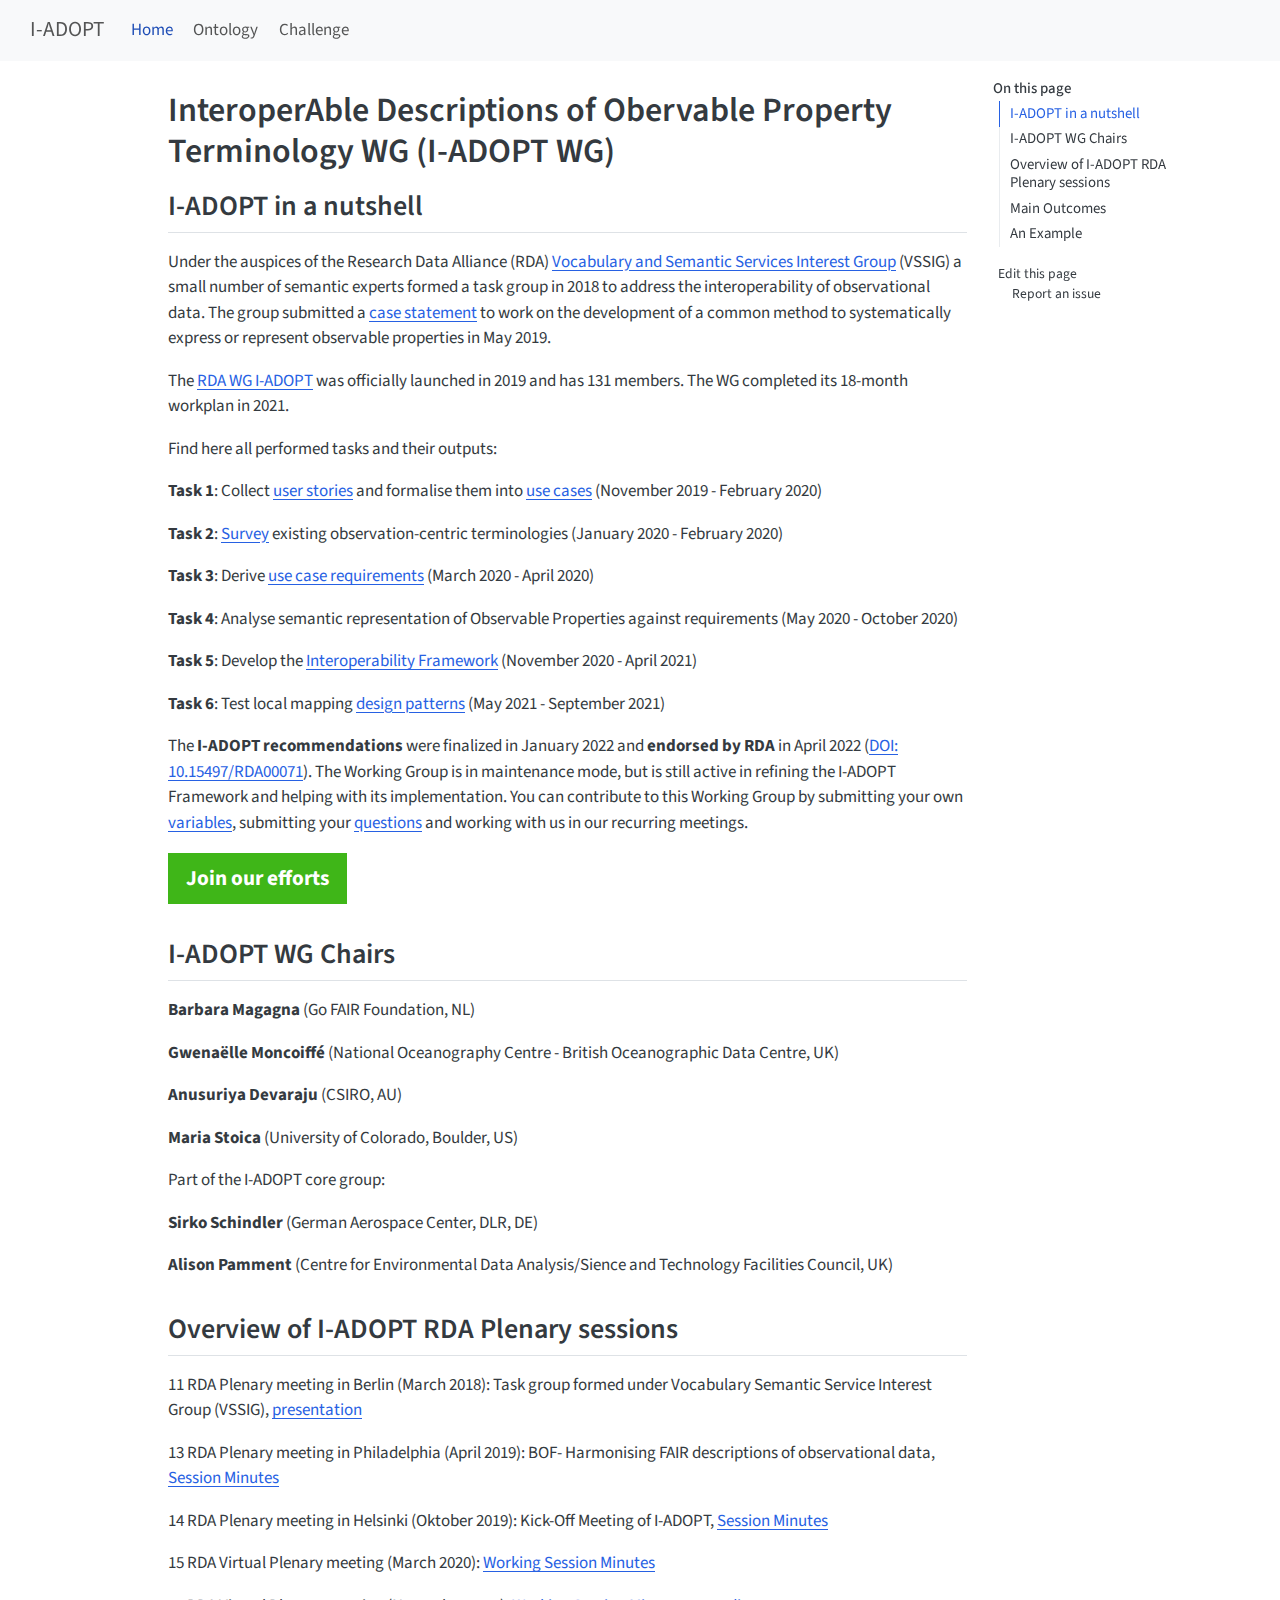
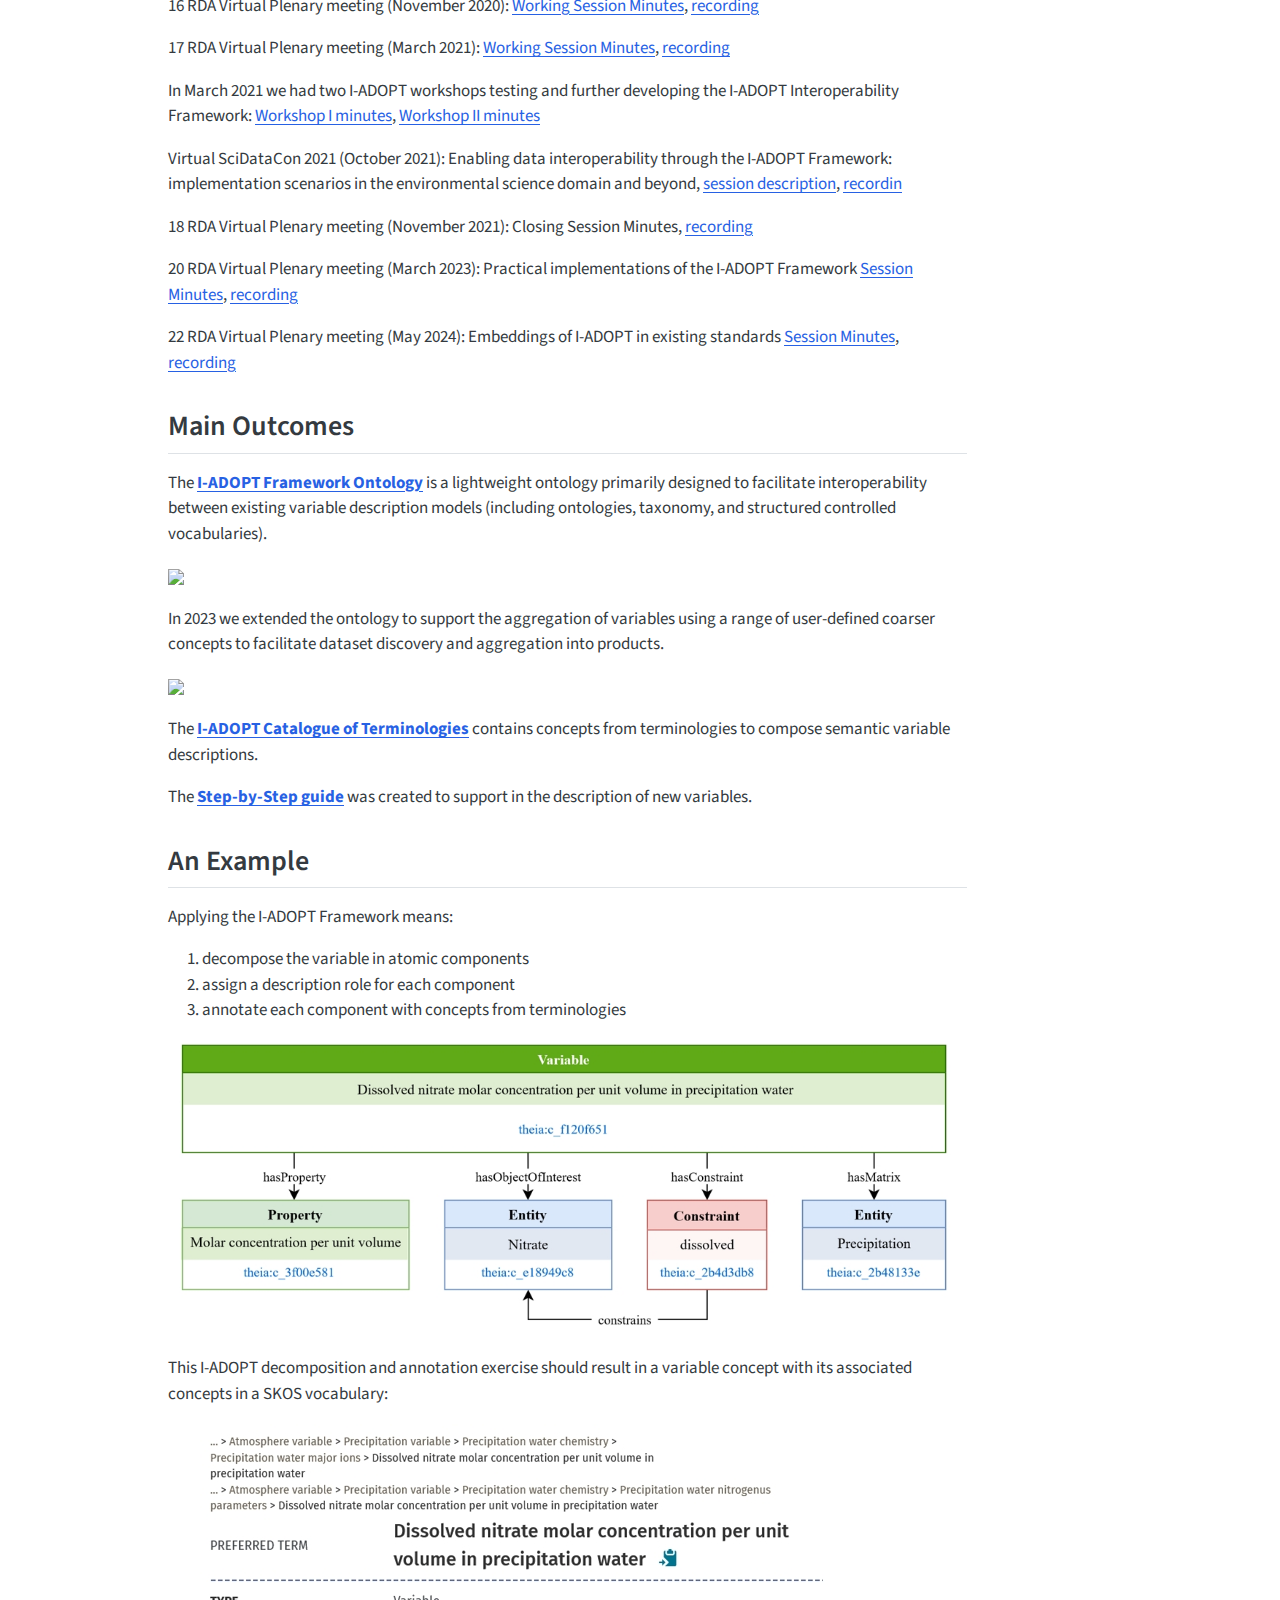
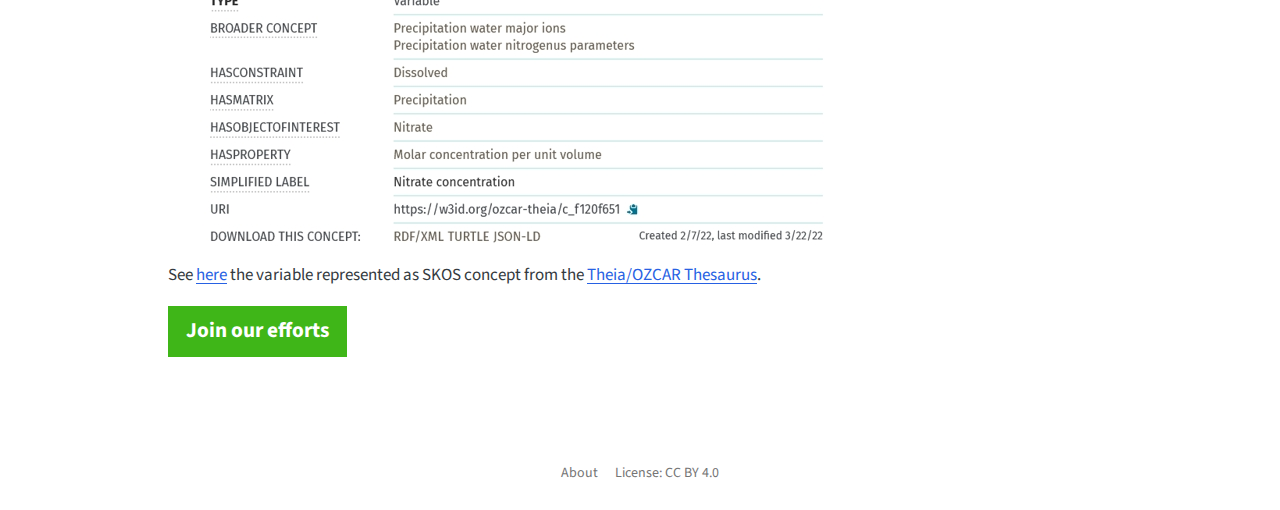
==== index.html @ 33bd0c6e "Built site for gh-pages" ====
<!DOCTYPE html>
<html xmlns="http://www.w3.org/1999/xhtml" lang="en" xml:lang="en"><head>

<meta charset="utf-8">
<meta name="generator" content="quarto-1.5.56">

<meta name="viewport" content="width=device-width, initial-scale=1.0, user-scalable=yes">


<title>InteroperAble Descriptions of Obervable Property Terminology WG (I-ADOPT WG) – I-ADOPT</title>
<style>
code{white-space: pre-wrap;}
span.smallcaps{font-variant: small-caps;}
div.columns{display: flex; gap: min(4vw, 1.5em);}
div.column{flex: auto; overflow-x: auto;}
div.hanging-indent{margin-left: 1.5em; text-indent: -1.5em;}
ul.task-list{list-style: none;}
ul.task-list li input[type="checkbox"] {
  width: 0.8em;
  margin: 0 0.8em 0.2em -1em; /* quarto-specific, see https://github.com/quarto-dev/quarto-cli/issues/4556 */ 
  vertical-align: middle;
}
</style>


<script src="site_libs/quarto-nav/quarto-nav.js"></script>
<script src="site_libs/quarto-nav/headroom.min.js"></script>
<script src="site_libs/clipboard/clipboard.min.js"></script>
<script src="site_libs/quarto-search/autocomplete.umd.js"></script>
<script src="site_libs/quarto-search/fuse.min.js"></script>
<script src="site_libs/quarto-search/quarto-search.js"></script>
<meta name="quarto:offset" content="./">
<script src="site_libs/quarto-html/quarto.js"></script>
<script src="site_libs/quarto-html/popper.min.js"></script>
<script src="site_libs/quarto-html/tippy.umd.min.js"></script>
<script src="site_libs/quarto-html/anchor.min.js"></script>
<link href="site_libs/quarto-html/tippy.css" rel="stylesheet">
<link href="site_libs/quarto-html/quarto-syntax-highlighting.css" rel="stylesheet" id="quarto-text-highlighting-styles">
<script src="site_libs/bootstrap/bootstrap.min.js"></script>
<link href="site_libs/bootstrap/bootstrap-icons.css" rel="stylesheet">
<link href="site_libs/bootstrap/bootstrap.min.css" rel="stylesheet" id="quarto-bootstrap" data-mode="light">
<script id="quarto-search-options" type="application/json">{
  "location": "navbar",
  "copy-button": false,
  "collapse-after": 3,
  "panel-placement": "end",
  "type": "overlay",
  "limit": 50,
  "keyboard-shortcut": [
    "f",
    "/",
    "s"
  ],
  "show-item-context": false,
  "language": {
    "search-no-results-text": "No results",
    "search-matching-documents-text": "matching documents",
    "search-copy-link-title": "Copy link to search",
    "search-hide-matches-text": "Hide additional matches",
    "search-more-match-text": "more match in this document",
    "search-more-matches-text": "more matches in this document",
    "search-clear-button-title": "Clear",
    "search-text-placeholder": "",
    "search-detached-cancel-button-title": "Cancel",
    "search-submit-button-title": "Submit",
    "search-label": "Search"
  }
}</script>


<link rel="stylesheet" href="styles.css">
</head>

<body class="nav-fixed">

<div id="quarto-search-results"></div>
  <header id="quarto-header" class="headroom fixed-top">
    <nav class="navbar navbar-expand-lg " data-bs-theme="dark">
      <div class="navbar-container container-fluid">
      <div class="navbar-brand-container mx-auto">
    <a class="navbar-brand" href="./index.html">
    <span class="navbar-title">I-ADOPT</span>
    </a>
  </div>
            <div id="quarto-search" class="" title="Search"></div>
          <button class="navbar-toggler" type="button" data-bs-toggle="collapse" data-bs-target="#navbarCollapse" aria-controls="navbarCollapse" role="menu" aria-expanded="false" aria-label="Toggle navigation" onclick="if (window.quartoToggleHeadroom) { window.quartoToggleHeadroom(); }">
  <span class="navbar-toggler-icon"></span>
</button>
          <div class="collapse navbar-collapse" id="navbarCollapse">
            <ul class="navbar-nav navbar-nav-scroll me-auto">
  <li class="nav-item">
    <a class="nav-link active" href="./index.html" aria-current="page"> 
<span class="menu-text">Home</span></a>
  </li>  
  <li class="nav-item">
    <a class="nav-link" href="https://i-adopt.github.io/ontology/"> 
<span class="menu-text">Ontology</span></a>
  </li>  
  <li class="nav-item">
    <a class="nav-link" href="./challenge.html"> 
<span class="menu-text">Challenge</span></a>
  </li>  
</ul>
          </div> <!-- /navcollapse -->
            <div class="quarto-navbar-tools">
</div>
      </div> <!-- /container-fluid -->
    </nav>
</header>
<!-- content -->
<div id="quarto-content" class="quarto-container page-columns page-rows-contents page-layout-article page-navbar">
<!-- sidebar -->
<!-- margin-sidebar -->
    <div id="quarto-margin-sidebar" class="sidebar margin-sidebar">
        <nav id="TOC" role="doc-toc" class="toc-active">
    <h2 id="toc-title">On this page</h2>
   
  <ul>
  <li><a href="#i-adopt-in-a-nutshell" id="toc-i-adopt-in-a-nutshell" class="nav-link active" data-scroll-target="#i-adopt-in-a-nutshell">I-ADOPT in a nutshell</a></li>
  <li><a href="#i-adopt-wg-chairs" id="toc-i-adopt-wg-chairs" class="nav-link" data-scroll-target="#i-adopt-wg-chairs">I-ADOPT WG Chairs</a></li>
  <li><a href="#overview-of-i-adopt-rda-plenary-sessions" id="toc-overview-of-i-adopt-rda-plenary-sessions" class="nav-link" data-scroll-target="#overview-of-i-adopt-rda-plenary-sessions">Overview of I-ADOPT RDA Plenary sessions</a></li>
  <li><a href="#main-outcomes" id="toc-main-outcomes" class="nav-link" data-scroll-target="#main-outcomes">Main Outcomes</a></li>
  <li><a href="#an-example" id="toc-an-example" class="nav-link" data-scroll-target="#an-example">An Example</a></li>
  </ul>
<div class="toc-actions"><ul><li><a href="https://github.com/i-adopt/i-adopt.github.io/edit/main/index.qmd" class="toc-action"><i class="bi bi-github"></i>Edit this page</a></li><li><a href="https://github.com/i-adopt/i-adopt.github.io/issues/new" class="toc-action"><i class="bi empty"></i>Report an issue</a></li></ul></div></nav>
    </div>
<!-- main -->
<main class="content" id="quarto-document-content">

<header id="title-block-header" class="quarto-title-block default">
<div class="quarto-title">
<h1 class="title">InteroperAble Descriptions of Obervable Property Terminology WG (I-ADOPT WG)</h1>
</div>



<div class="quarto-title-meta">

    
  
    
  </div>
  


</header>


<section id="i-adopt-in-a-nutshell" class="level2">
<h2 class="anchored" data-anchor-id="i-adopt-in-a-nutshell">I-ADOPT in a nutshell</h2>
<p>Under the auspices of the Research Data Alliance (RDA) <a href="https://www.rd-alliance.org/rationale/vocabulary-services-interest-group/">Vocabulary and Semantic Services Interest Group</a> (VSSIG) a small number of semantic experts formed a task group in 2018 to address the interoperability of observational data. The group submitted a <a href="https://www.rd-alliance.org/app/uploads/2024/05/I-ADOPT20WG20case20statement.pdf">case statement</a> to work on the development of a common method to systematically express or represent observable properties in May 2019.</p>
<p>The <a href="https://www.rd-alliance.org/groups/interoperable-descriptions-observable-property-terminology-wg-i-adopt-wg/">RDA WG I-ADOPT</a> was officially launched in 2019 and has 131 members. The WG completed its 18-month workplan in 2021.</p>
<p>Find here all performed tasks and their outputs:</p>
<p><strong>Task 1</strong>: Collect <a href="https://github.com/i-adopt/users_stories">user stories</a> and formalise them into <a href="https://github.com/i-adopt/usecase_analysis/blob/master/use_case_groups.csv">use cases</a> (November 2019 - February 2020)</p>
<p><strong>Task 2</strong>: <a href="https://github.com/i-adopt/terminology-survey/blob/master/terminology_questionnaire.pdf">Survey</a> existing observation-centric terminologies (January 2020 - February 2020)</p>
<p><strong>Task 3</strong>: Derive <a href="https://github.com/i-adopt/requirements">use case requirements</a> (March 2020 - April 2020)</p>
<p><strong>Task 4</strong>: Analyse semantic representation of Observable Properties against requirements (May 2020 - October 2020)</p>
<p><strong>Task 5</strong>: Develop the <a href="https://w3id.org/iadopt/ont/">Interoperability Framework</a> (November 2020 - April 2021)</p>
<p><strong>Task 6</strong>: Test local mapping <a href="https://github.com/i-adopt/patterns">design patterns</a> (May 2021 - September 2021)</p>
<p>The <strong>I-ADOPT recommendations</strong> were finalized in January 2022 and <strong>endorsed by RDA</strong> in April 2022 (<a href="https://zenodo.org/records/6520132#.YnOhMJNBybQ">DOI: 10.15497/RDA00071</a>). The Working Group is in maintenance mode, but is still active in refining the I-ADOPT Framework and helping with its implementation. You can contribute to this Working Group by submitting your own <a href="https://github.com/i-adopt/variables">variables</a>, submitting your <a href="https://github.com/i-adopt/questions">questions</a> and working with us in our recurring meetings.</p>
<div class="centered-content">
<p><a href="https://docs.google.com/forms/d/e/1FAIpQLSdLjuwO00PK4RzFYYDFYK9YFAL1KoaXiNYiRvLCjIJjKmLRvQ/viewform" class="btn btn-action-primary btn-action btn-success btn-lg" role="button" target="_blank"><strong>Join our efforts</strong></a></p>
</div>
</section>
<section id="i-adopt-wg-chairs" class="level2">
<h2 class="anchored" data-anchor-id="i-adopt-wg-chairs">I-ADOPT WG Chairs</h2>
<p><strong>Barbara Magagna</strong> (Go FAIR Foundation, NL)</p>
<p><strong>Gwenaëlle Moncoiffé</strong> (National Oceanography Centre - British Oceanographic Data Centre, UK)</p>
<p><strong>Anusuriya Devaraju</strong> (CSIRO, AU)</p>
<p><strong>Maria Stoica</strong> (University of Colorado, Boulder, US)</p>
<p>Part of the I-ADOPT core group:</p>
<p><strong>Sirko Schindler</strong> (German Aerospace Center, DLR, DE)</p>
<p><strong>Alison Pamment</strong> (Centre for Environmental Data Analysis/Sience and Technology Facilities Council, UK)</p>
</section>
<section id="overview-of-i-adopt-rda-plenary-sessions" class="level2">
<h2 class="anchored" data-anchor-id="overview-of-i-adopt-rda-plenary-sessions">Overview of I-ADOPT RDA Plenary sessions</h2>
<p>11 RDA Plenary meeting in Berlin (March 2018): Task group formed under Vocabulary Semantic Service Interest Group (VSSIG), <a href="https://drive.google.com/file/d/1fAmy6Wr4eYDmRPR-KHQZWqDpvRyFJtn5/view">presentation</a></p>
<p>13 RDA Plenary meeting in Philadelphia (April 2019): BOF- Harmonising FAIR descriptions of observational data, <a href="https://docs.google.com/document/d/1biV_1HT9HcDX1sqZW10JFmpPjmThy6DwQHDT6aBRynU/edit">Session Minutes</a></p>
<p>14 RDA Plenary meeting in Helsinki (Oktober 2019): Kick-Off Meeting of I-ADOPT, <a href="https://docs.google.com/document/d/1biV_1HT9HcDX1sqZW10JFmpPjmThy6DwQHDT6aBRynU/edit">Session Minutes</a></p>
<p>15 RDA Virtual Plenary meeting (March 2020): <a href="https://docs.google.com/document/d/1ATfuXGpLpO97sRECRLpN2lgl7C-pk4lFUN3tnUfqeB0/edit#heading=h.uu9bmriu57c">Working Session Minutes</a></p>
<p>16 RDA Virtual Plenary meeting (November 2020): <a href="https://docs.google.com/document/d/1yW5XsACm7TWCyXrQ83-MeavmqDs3Pi-NXxK9wopSWrs/edit">Working Session Minutes</a>, <a href="https://www.youtube.com/watch?v=zIYyvHKw_nY">recording</a></p>
<p>17 RDA Virtual Plenary meeting (March 2021): <a href="https://docs.google.com/document/d/1ce6tnY5jx7DNYwONzXcAhblmLSLjF5Q3-QZ6u2wHFxI/edit">Working Session Minutes</a>, <a href="https://www.youtube.com/watch?v=Sa1jUW2sbm0">recording</a></p>
<p>In March 2021 we had two I-ADOPT workshops testing and further developing the I-ADOPT Interoperability Framework: <a href="https://docs.google.com/document/d/1tE1irBli-x4CSX3hHhZ6R7N8KBUh8C75ednhGqPc9G0/edit#heading=h.of1gg4r2c1br">Workshop I minutes</a>, <a href="https://docs.google.com/document/d/1Lp79TXKTAKD3Zn7qeXN3ddildtST2BKRrnr9yAkkw-I/edit">Workshop II minutes</a></p>
<p>Virtual SciDataCon 2021 (October 2021): Enabling data interoperability through the I-ADOPT Framework: implementation scenarios in the environmental science domain and beyond, <a href="https://www.scidatacon.org/virtual-2021/sessions/368/">session description</a>, <a href="https://vimeo.com/637420472">recordin</a></p>
<p>18 RDA Virtual Plenary meeting (November 2021): Closing Session Minutes, <a href="https://www.youtube.com/watch?v=dypgNO5z7KM&amp;list=PL77Dq-HHs58ZC_0rzk7hZWGR8CMyKvi9c&amp;index=58">recording</a></p>
<p>20 RDA Virtual Plenary meeting (March 2023): Practical implementations of the I-ADOPT Framework <a href="https://docs.google.com/document/d/1pCBu4mA1vtO-Ig2PTZgynqqnGnN0Sc7DIJvie3UX-rI/edit">Session Minutes</a>, <a href="https://www.youtube.com/watch?v=Xm6j2f4zfNU">recording</a></p>
<p>22 RDA Virtual Plenary meeting (May 2024): Embeddings of I-ADOPT in existing standards <a href="https://docs.google.com/document/d/10kS6ljTl2S-mjqmJw-e0iaABLwgVFEvlNl8OAP_uJc4/edit">Session Minutes</a>, <a href="https://www.youtube.com/watch?v=937FTD2RU8Y">recording</a></p>
</section>
<section id="main-outcomes" class="level2">
<h2 class="anchored" data-anchor-id="main-outcomes">Main Outcomes</h2>
<p>The <a href="https://w3id.org/iadopt/ont/"><strong>I-ADOPT Framework Ontology</strong></a> is a lightweight ontology primarily designed to facilitate interoperability between existing variable description models (including ontologies, taxonomy, and structured controlled vocabularies).</p>
<p><img src="img/ontology.jpg" class="img-fluid"></p>
<p>In 2023 we extended the ontology to support the aggregation of variables using a range of user-defined coarser concepts to facilitate dataset discovery and aggregation into products.</p>
<p><img src="img/extension.jpg" class="img-fluid"></p>
<p>The <a href="https://i-adopt.github.io/terminologies/"><strong>I-ADOPT Catalogue of Terminologies</strong></a> contains concepts from terminologies to compose semantic variable descriptions.</p>
<p>The <a href="https://github.com/i-adopt/supplementary/tree/master/step-by-step"><strong>Step-by-Step guide</strong></a> was created to support in the description of new variables.</p>
</section>
<section id="an-example" class="level2">
<h2 class="anchored" data-anchor-id="an-example">An Example</h2>
<p>Applying the I-ADOPT Framework means:</p>
<ol type="1">
<li>decompose the variable in atomic components</li>
<li>assign a description role for each component</li>
<li>annotate each component with concepts from terminologies</li>
</ol>
<p><img src="img/example.jpg" class="img-fluid"></p>
<p>This I-ADOPT decomposition and annotation exercise should result in a variable concept with its associated concepts in a SKOS vocabulary:</p>
<p><img src="img/representation.jpg" class="img-fluid"></p>
<p>See <a href="https://w3id.org/ozcar-theia/c_f120f651">here</a> the variable represented as SKOS concept from the <a href="https://in-situ.theia-land.fr/skosmos/theia_ozcar_thesaurus/en/">Theia/OZCAR Thesaurus</a>.</p>
<div class="centered-content">
<p><a href="https://docs.google.com/forms/d/e/1FAIpQLSdLjuwO00PK4RzFYYDFYK9YFAL1KoaXiNYiRvLCjIJjKmLRvQ/viewform" class="btn btn-action-primary btn-action btn-success btn-lg" role="button" target="_blank"><strong>Join our efforts</strong></a></p>
</div>


</section>

</main> <!-- /main -->
<script id="quarto-html-after-body" type="application/javascript">
window.document.addEventListener("DOMContentLoaded", function (event) {
  const toggleBodyColorMode = (bsSheetEl) => {
    const mode = bsSheetEl.getAttribute("data-mode");
    const bodyEl = window.document.querySelector("body");
    if (mode === "dark") {
      bodyEl.classList.add("quarto-dark");
      bodyEl.classList.remove("quarto-light");
    } else {
      bodyEl.classList.add("quarto-light");
      bodyEl.classList.remove("quarto-dark");
    }
  }
  const toggleBodyColorPrimary = () => {
    const bsSheetEl = window.document.querySelector("link#quarto-bootstrap");
    if (bsSheetEl) {
      toggleBodyColorMode(bsSheetEl);
    }
  }
  toggleBodyColorPrimary();  
  const icon = "";
  const anchorJS = new window.AnchorJS();
  anchorJS.options = {
    placement: 'right',
    icon: icon
  };
  anchorJS.add('.anchored');
  const isCodeAnnotation = (el) => {
    for (const clz of el.classList) {
      if (clz.startsWith('code-annotation-')) {                     
        return true;
      }
    }
    return false;
  }
  const onCopySuccess = function(e) {
    // button target
    const button = e.trigger;
    // don't keep focus
    button.blur();
    // flash "checked"
    button.classList.add('code-copy-button-checked');
    var currentTitle = button.getAttribute("title");
    button.setAttribute("title", "Copied!");
    let tooltip;
    if (window.bootstrap) {
      button.setAttribute("data-bs-toggle", "tooltip");
      button.setAttribute("data-bs-placement", "left");
      button.setAttribute("data-bs-title", "Copied!");
      tooltip = new bootstrap.Tooltip(button, 
        { trigger: "manual", 
          customClass: "code-copy-button-tooltip",
          offset: [0, -8]});
      tooltip.show();    
    }
    setTimeout(function() {
      if (tooltip) {
        tooltip.hide();
        button.removeAttribute("data-bs-title");
        button.removeAttribute("data-bs-toggle");
        button.removeAttribute("data-bs-placement");
      }
      button.setAttribute("title", currentTitle);
      button.classList.remove('code-copy-button-checked');
    }, 1000);
    // clear code selection
    e.clearSelection();
  }
  const getTextToCopy = function(trigger) {
      const codeEl = trigger.previousElementSibling.cloneNode(true);
      for (const childEl of codeEl.children) {
        if (isCodeAnnotation(childEl)) {
          childEl.remove();
        }
      }
      return codeEl.innerText;
  }
  const clipboard = new window.ClipboardJS('.code-copy-button:not([data-in-quarto-modal])', {
    text: getTextToCopy
  });
  clipboard.on('success', onCopySuccess);
  if (window.document.getElementById('quarto-embedded-source-code-modal')) {
    // For code content inside modals, clipBoardJS needs to be initialized with a container option
    // TODO: Check when it could be a function (https://github.com/zenorocha/clipboard.js/issues/860)
    const clipboardModal = new window.ClipboardJS('.code-copy-button[data-in-quarto-modal]', {
      text: getTextToCopy,
      container: window.document.getElementById('quarto-embedded-source-code-modal')
    });
    clipboardModal.on('success', onCopySuccess);
  }
    var localhostRegex = new RegExp(/^(?:http|https):\/\/localhost\:?[0-9]*\//);
    var mailtoRegex = new RegExp(/^mailto:/);
      var filterRegex = new RegExp("https:\/\/i-adopt\.github\.io\/");
    var isInternal = (href) => {
        return filterRegex.test(href) || localhostRegex.test(href) || mailtoRegex.test(href);
    }
    // Inspect non-navigation links and adorn them if external
 	var links = window.document.querySelectorAll('a[href]:not(.nav-link):not(.navbar-brand):not(.toc-action):not(.sidebar-link):not(.sidebar-item-toggle):not(.pagination-link):not(.no-external):not([aria-hidden]):not(.dropdown-item):not(.quarto-navigation-tool):not(.about-link)');
    for (var i=0; i<links.length; i++) {
      const link = links[i];
      if (!isInternal(link.href)) {
        // undo the damage that might have been done by quarto-nav.js in the case of
        // links that we want to consider external
        if (link.dataset.originalHref !== undefined) {
          link.href = link.dataset.originalHref;
        }
          // target, if specified
          link.setAttribute("target", "_blank");
          if (link.getAttribute("rel") === null) {
            link.setAttribute("rel", "noopener");
          }
          // default icon
          link.classList.add("external");
      }
    }
  function tippyHover(el, contentFn, onTriggerFn, onUntriggerFn) {
    const config = {
      allowHTML: true,
      maxWidth: 500,
      delay: 100,
      arrow: false,
      appendTo: function(el) {
          return el.parentElement;
      },
      interactive: true,
      interactiveBorder: 10,
      theme: 'quarto',
      placement: 'bottom-start',
    };
    if (contentFn) {
      config.content = contentFn;
    }
    if (onTriggerFn) {
      config.onTrigger = onTriggerFn;
    }
    if (onUntriggerFn) {
      config.onUntrigger = onUntriggerFn;
    }
    window.tippy(el, config); 
  }
  const noterefs = window.document.querySelectorAll('a[role="doc-noteref"]');
  for (var i=0; i<noterefs.length; i++) {
    const ref = noterefs[i];
    tippyHover(ref, function() {
      // use id or data attribute instead here
      let href = ref.getAttribute('data-footnote-href') || ref.getAttribute('href');
      try { href = new URL(href).hash; } catch {}
      const id = href.replace(/^#\/?/, "");
      const note = window.document.getElementById(id);
      if (note) {
        return note.innerHTML;
      } else {
        return "";
      }
    });
  }
  const xrefs = window.document.querySelectorAll('a.quarto-xref');
  const processXRef = (id, note) => {
    // Strip column container classes
    const stripColumnClz = (el) => {
      el.classList.remove("page-full", "page-columns");
      if (el.children) {
        for (const child of el.children) {
          stripColumnClz(child);
        }
      }
    }
    stripColumnClz(note)
    if (id === null || id.startsWith('sec-')) {
      // Special case sections, only their first couple elements
      const container = document.createElement("div");
      if (note.children && note.children.length > 2) {
        container.appendChild(note.children[0].cloneNode(true));
        for (let i = 1; i < note.children.length; i++) {
          const child = note.children[i];
          if (child.tagName === "P" && child.innerText === "") {
            continue;
          } else {
            container.appendChild(child.cloneNode(true));
            break;
          }
        }
        if (window.Quarto?.typesetMath) {
          window.Quarto.typesetMath(container);
        }
        return container.innerHTML
      } else {
        if (window.Quarto?.typesetMath) {
          window.Quarto.typesetMath(note);
        }
        return note.innerHTML;
      }
    } else {
      // Remove any anchor links if they are present
      const anchorLink = note.querySelector('a.anchorjs-link');
      if (anchorLink) {
        anchorLink.remove();
      }
      if (window.Quarto?.typesetMath) {
        window.Quarto.typesetMath(note);
      }
      // TODO in 1.5, we should make sure this works without a callout special case
      if (note.classList.contains("callout")) {
        return note.outerHTML;
      } else {
        return note.innerHTML;
      }
    }
  }
  for (var i=0; i<xrefs.length; i++) {
    const xref = xrefs[i];
    tippyHover(xref, undefined, function(instance) {
      instance.disable();
      let url = xref.getAttribute('href');
      let hash = undefined; 
      if (url.startsWith('#')) {
        hash = url;
      } else {
        try { hash = new URL(url).hash; } catch {}
      }
      if (hash) {
        const id = hash.replace(/^#\/?/, "");
        const note = window.document.getElementById(id);
        if (note !== null) {
          try {
            const html = processXRef(id, note.cloneNode(true));
            instance.setContent(html);
          } finally {
            instance.enable();
            instance.show();
          }
        } else {
          // See if we can fetch this
          fetch(url.split('#')[0])
          .then(res => res.text())
          .then(html => {
            const parser = new DOMParser();
            const htmlDoc = parser.parseFromString(html, "text/html");
            const note = htmlDoc.getElementById(id);
            if (note !== null) {
              const html = processXRef(id, note);
              instance.setContent(html);
            } 
          }).finally(() => {
            instance.enable();
            instance.show();
          });
        }
      } else {
        // See if we can fetch a full url (with no hash to target)
        // This is a special case and we should probably do some content thinning / targeting
        fetch(url)
        .then(res => res.text())
        .then(html => {
          const parser = new DOMParser();
          const htmlDoc = parser.parseFromString(html, "text/html");
          const note = htmlDoc.querySelector('main.content');
          if (note !== null) {
            // This should only happen for chapter cross references
            // (since there is no id in the URL)
            // remove the first header
            if (note.children.length > 0 && note.children[0].tagName === "HEADER") {
              note.children[0].remove();
            }
            const html = processXRef(null, note);
            instance.setContent(html);
          } 
        }).finally(() => {
          instance.enable();
          instance.show();
        });
      }
    }, function(instance) {
    });
  }
      let selectedAnnoteEl;
      const selectorForAnnotation = ( cell, annotation) => {
        let cellAttr = 'data-code-cell="' + cell + '"';
        let lineAttr = 'data-code-annotation="' +  annotation + '"';
        const selector = 'span[' + cellAttr + '][' + lineAttr + ']';
        return selector;
      }
      const selectCodeLines = (annoteEl) => {
        const doc = window.document;
        const targetCell = annoteEl.getAttribute("data-target-cell");
        const targetAnnotation = annoteEl.getAttribute("data-target-annotation");
        const annoteSpan = window.document.querySelector(selectorForAnnotation(targetCell, targetAnnotation));
        const lines = annoteSpan.getAttribute("data-code-lines").split(",");
        const lineIds = lines.map((line) => {
          return targetCell + "-" + line;
        })
        let top = null;
        let height = null;
        let parent = null;
        if (lineIds.length > 0) {
            //compute the position of the single el (top and bottom and make a div)
            const el = window.document.getElementById(lineIds[0]);
            top = el.offsetTop;
            height = el.offsetHeight;
            parent = el.parentElement.parentElement;
          if (lineIds.length > 1) {
            const lastEl = window.document.getElementById(lineIds[lineIds.length - 1]);
            const bottom = lastEl.offsetTop + lastEl.offsetHeight;
            height = bottom - top;
          }
          if (top !== null && height !== null && parent !== null) {
            // cook up a div (if necessary) and position it 
            let div = window.document.getElementById("code-annotation-line-highlight");
            if (div === null) {
              div = window.document.createElement("div");
              div.setAttribute("id", "code-annotation-line-highlight");
              div.style.position = 'absolute';
              parent.appendChild(div);
            }
            div.style.top = top - 2 + "px";
            div.style.height = height + 4 + "px";
            div.style.left = 0;
            let gutterDiv = window.document.getElementById("code-annotation-line-highlight-gutter");
            if (gutterDiv === null) {
              gutterDiv = window.document.createElement("div");
              gutterDiv.setAttribute("id", "code-annotation-line-highlight-gutter");
              gutterDiv.style.position = 'absolute';
              const codeCell = window.document.getElementById(targetCell);
              const gutter = codeCell.querySelector('.code-annotation-gutter');
              gutter.appendChild(gutterDiv);
            }
            gutterDiv.style.top = top - 2 + "px";
            gutterDiv.style.height = height + 4 + "px";
          }
          selectedAnnoteEl = annoteEl;
        }
      };
      const unselectCodeLines = () => {
        const elementsIds = ["code-annotation-line-highlight", "code-annotation-line-highlight-gutter"];
        elementsIds.forEach((elId) => {
          const div = window.document.getElementById(elId);
          if (div) {
            div.remove();
          }
        });
        selectedAnnoteEl = undefined;
      };
        // Handle positioning of the toggle
    window.addEventListener(
      "resize",
      throttle(() => {
        elRect = undefined;
        if (selectedAnnoteEl) {
          selectCodeLines(selectedAnnoteEl);
        }
      }, 10)
    );
    function throttle(fn, ms) {
    let throttle = false;
    let timer;
      return (...args) => {
        if(!throttle) { // first call gets through
            fn.apply(this, args);
            throttle = true;
        } else { // all the others get throttled
            if(timer) clearTimeout(timer); // cancel #2
            timer = setTimeout(() => {
              fn.apply(this, args);
              timer = throttle = false;
            }, ms);
        }
      };
    }
      // Attach click handler to the DT
      const annoteDls = window.document.querySelectorAll('dt[data-target-cell]');
      for (const annoteDlNode of annoteDls) {
        annoteDlNode.addEventListener('click', (event) => {
          const clickedEl = event.target;
          if (clickedEl !== selectedAnnoteEl) {
            unselectCodeLines();
            const activeEl = window.document.querySelector('dt[data-target-cell].code-annotation-active');
            if (activeEl) {
              activeEl.classList.remove('code-annotation-active');
            }
            selectCodeLines(clickedEl);
            clickedEl.classList.add('code-annotation-active');
          } else {
            // Unselect the line
            unselectCodeLines();
            clickedEl.classList.remove('code-annotation-active');
          }
        });
      }
  const findCites = (el) => {
    const parentEl = el.parentElement;
    if (parentEl) {
      const cites = parentEl.dataset.cites;
      if (cites) {
        return {
          el,
          cites: cites.split(' ')
        };
      } else {
        return findCites(el.parentElement)
      }
    } else {
      return undefined;
    }
  };
  var bibliorefs = window.document.querySelectorAll('a[role="doc-biblioref"]');
  for (var i=0; i<bibliorefs.length; i++) {
    const ref = bibliorefs[i];
    const citeInfo = findCites(ref);
    if (citeInfo) {
      tippyHover(citeInfo.el, function() {
        var popup = window.document.createElement('div');
        citeInfo.cites.forEach(function(cite) {
          var citeDiv = window.document.createElement('div');
          citeDiv.classList.add('hanging-indent');
          citeDiv.classList.add('csl-entry');
          var biblioDiv = window.document.getElementById('ref-' + cite);
          if (biblioDiv) {
            citeDiv.innerHTML = biblioDiv.innerHTML;
          }
          popup.appendChild(citeDiv);
        });
        return popup.innerHTML;
      });
    }
  }
});
</script>
</div> <!-- /content -->
<footer class="footer">
  <div class="nav-footer">
    <div class="nav-footer-left">
      &nbsp;
    </div>   
    <div class="nav-footer-center">
      <ul class="footer-items list-unstyled">
    <li class="nav-item">
    <a class="nav-link" href="./about.html">
<p>About</p>
</a>
  </li>  
    <li class="nav-item">
    <a class="nav-link" href="https://creativecommons.org/licenses/by/4.0/">
<p>License: CC BY 4.0</p>
</a>
  </li>  
</ul>
    <div class="toc-actions d-sm-block d-md-none"><ul><li><a href="https://github.com/i-adopt/i-adopt.github.io/edit/main/index.qmd" class="toc-action"><i class="bi bi-github"></i>Edit this page</a></li><li><a href="https://github.com/i-adopt/i-adopt.github.io/issues/new" class="toc-action"><i class="bi empty"></i>Report an issue</a></li></ul></div></div>
    <div class="nav-footer-right">
      &nbsp;
    </div>
  </div>
</footer>




</body></html>
---- site_libs/quarto-html/quarto-syntax-highlighting.css ----
/* quarto syntax highlight colors */
:root {
  --quarto-hl-ot-color: #003B4F;
  --quarto-hl-at-color: #657422;
  --quarto-hl-ss-color: #20794D;
  --quarto-hl-an-color: #5E5E5E;
  --quarto-hl-fu-color: #4758AB;
  --quarto-hl-st-color: #20794D;
  --quarto-hl-cf-color: #003B4F;
  --quarto-hl-op-color: #5E5E5E;
  --quarto-hl-er-color: #AD0000;
  --quarto-hl-bn-color: #AD0000;
  --quarto-hl-al-color: #AD0000;
  --quarto-hl-va-color: #111111;
  --quarto-hl-bu-color: inherit;
  --quarto-hl-ex-color: inherit;
  --quarto-hl-pp-color: #AD0000;
  --quarto-hl-in-color: #5E5E5E;
  --quarto-hl-vs-color: #20794D;
  --quarto-hl-wa-color: #5E5E5E;
  --quarto-hl-do-color: #5E5E5E;
  --quarto-hl-im-color: #00769E;
  --quarto-hl-ch-color: #20794D;
  --quarto-hl-dt-color: #AD0000;
  --quarto-hl-fl-color: #AD0000;
  --quarto-hl-co-color: #5E5E5E;
  --quarto-hl-cv-color: #5E5E5E;
  --quarto-hl-cn-color: #8f5902;
  --quarto-hl-sc-color: #5E5E5E;
  --quarto-hl-dv-color: #AD0000;
  --quarto-hl-kw-color: #003B4F;
}

/* other quarto variables */
:root {
  --quarto-font-monospace: SFMono-Regular, Menlo, Monaco, Consolas, "Liberation Mono", "Courier New", monospace;
}

pre > code.sourceCode > span {
  color: #003B4F;
}

code span {
  color: #003B4F;
}

code.sourceCode > span {
  color: #003B4F;
}

div.sourceCode,
div.sourceCode pre.sourceCode {
  color: #003B4F;
}

code span.ot {
  color: #003B4F;
  font-style: inherit;
}

code span.at {
  color: #657422;
  font-style: inherit;
}

code span.ss {
  color: #20794D;
  font-style: inherit;
}

code span.an {
  color: #5E5E5E;
  font-style: inherit;
}

code span.fu {
  color: #4758AB;
  font-style: inherit;
}

code span.st {
  color: #20794D;
  font-style: inherit;
}

code span.cf {
  color: #003B4F;
  font-weight: bold;
  font-style: inherit;
}

code span.op {
  color: #5E5E5E;
  font-style: inherit;
}

code span.er {
  color: #AD0000;
  font-style: inherit;
}

code span.bn {
  color: #AD0000;
  font-style: inherit;
}

code span.al {
  color: #AD0000;
  font-style: inherit;
}

code span.va {
  color: #111111;
  font-style: inherit;
}

code span.bu {
  font-style: inherit;
}

code span.ex {
  font-style: inherit;
}

code span.pp {
  color: #AD0000;
  font-style: inherit;
}

code span.in {
  color: #5E5E5E;
  font-style: inherit;
}

code span.vs {
  color: #20794D;
  font-style: inherit;
}

code span.wa {
  color: #5E5E5E;
  font-style: italic;
}

code span.do {
  color: #5E5E5E;
  font-style: italic;
}

code span.im {
  color: #00769E;
  font-style: inherit;
}

code span.ch {
  color: #20794D;
  font-style: inherit;
}

code span.dt {
  color: #AD0000;
  font-style: inherit;
}

code span.fl {
  color: #AD0000;
  font-style: inherit;
}

code span.co {
  color: #5E5E5E;
  font-style: inherit;
}

code span.cv {
  color: #5E5E5E;
  font-style: italic;
}

code span.cn {
  color: #8f5902;
  font-style: inherit;
}

code span.sc {
  color: #5E5E5E;
  font-style: inherit;
}

code span.dv {
  color: #AD0000;
  font-style: inherit;
}

code span.kw {
  color: #003B4F;
  font-weight: bold;
  font-style: inherit;
}

.prevent-inlining {
  content: "</";
}

/*# sourceMappingURL=debc5d5d77c3f9108843748ff7464032.css.map */
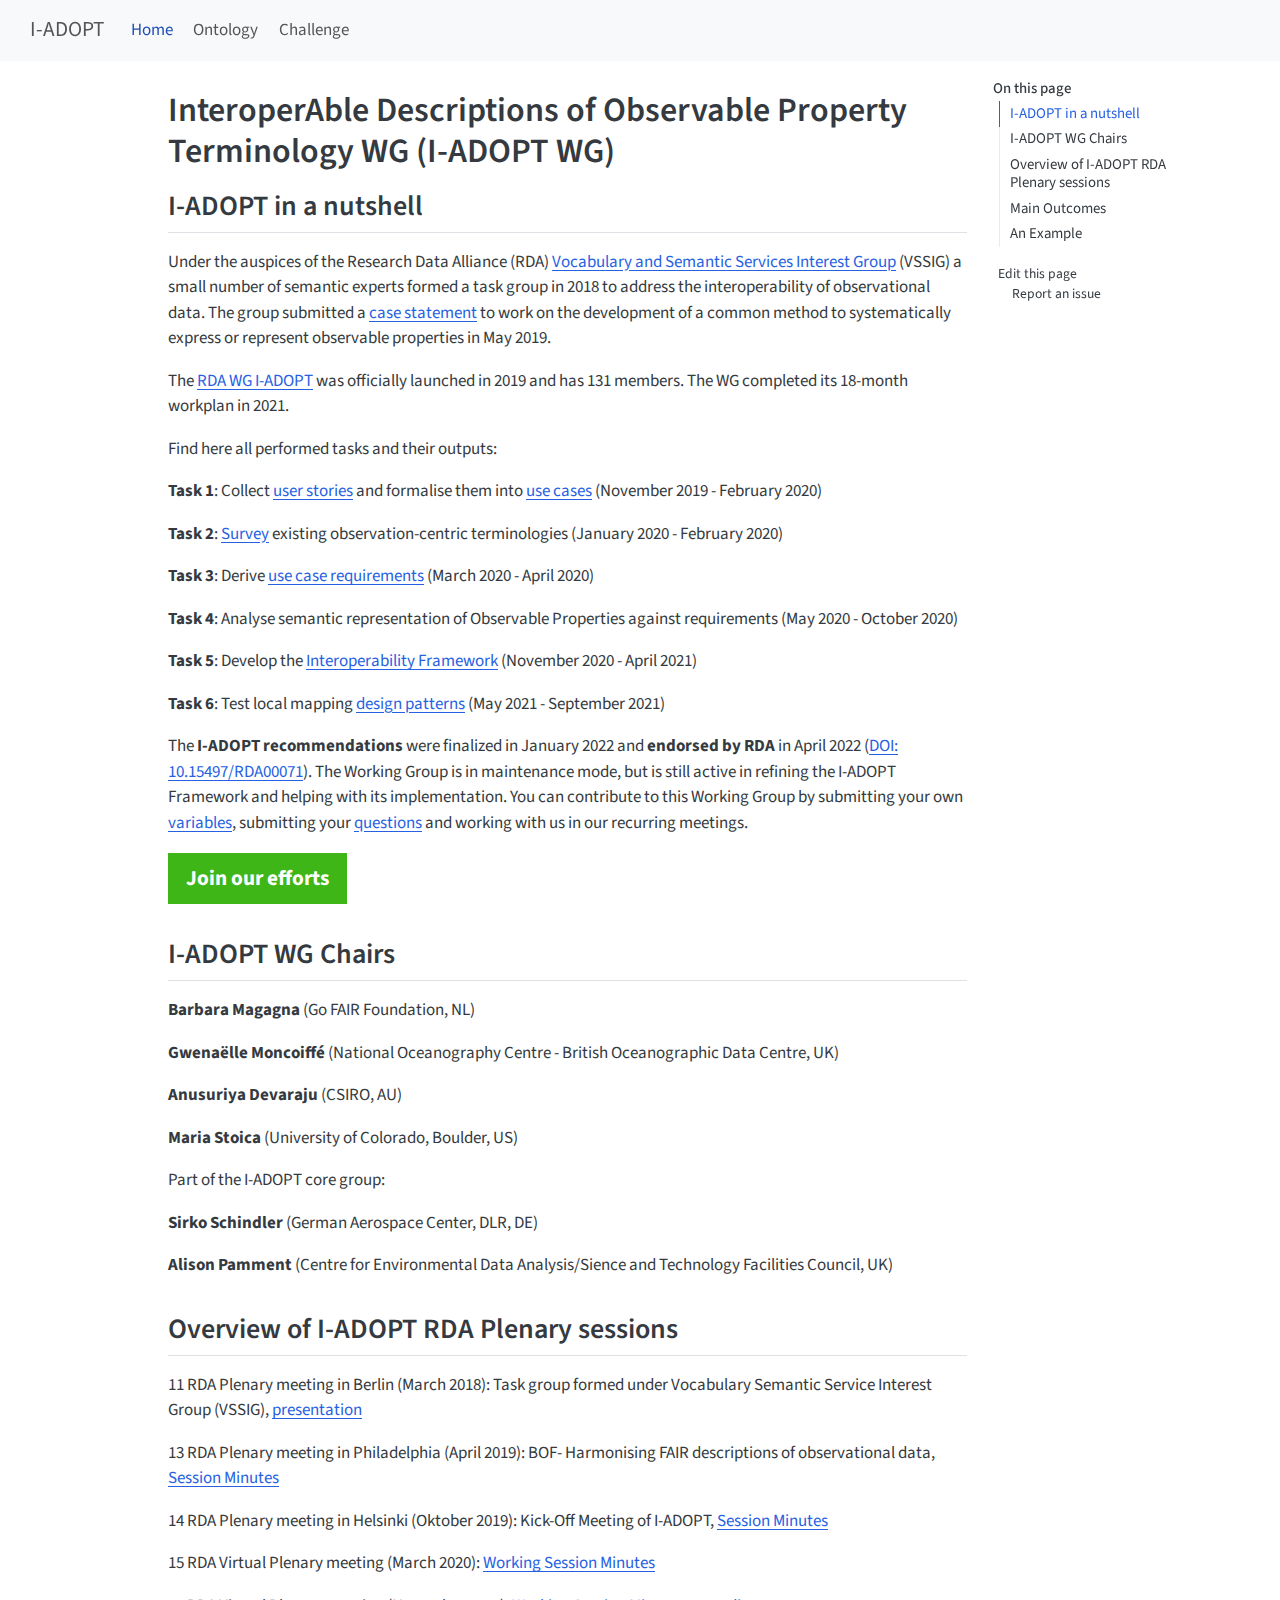
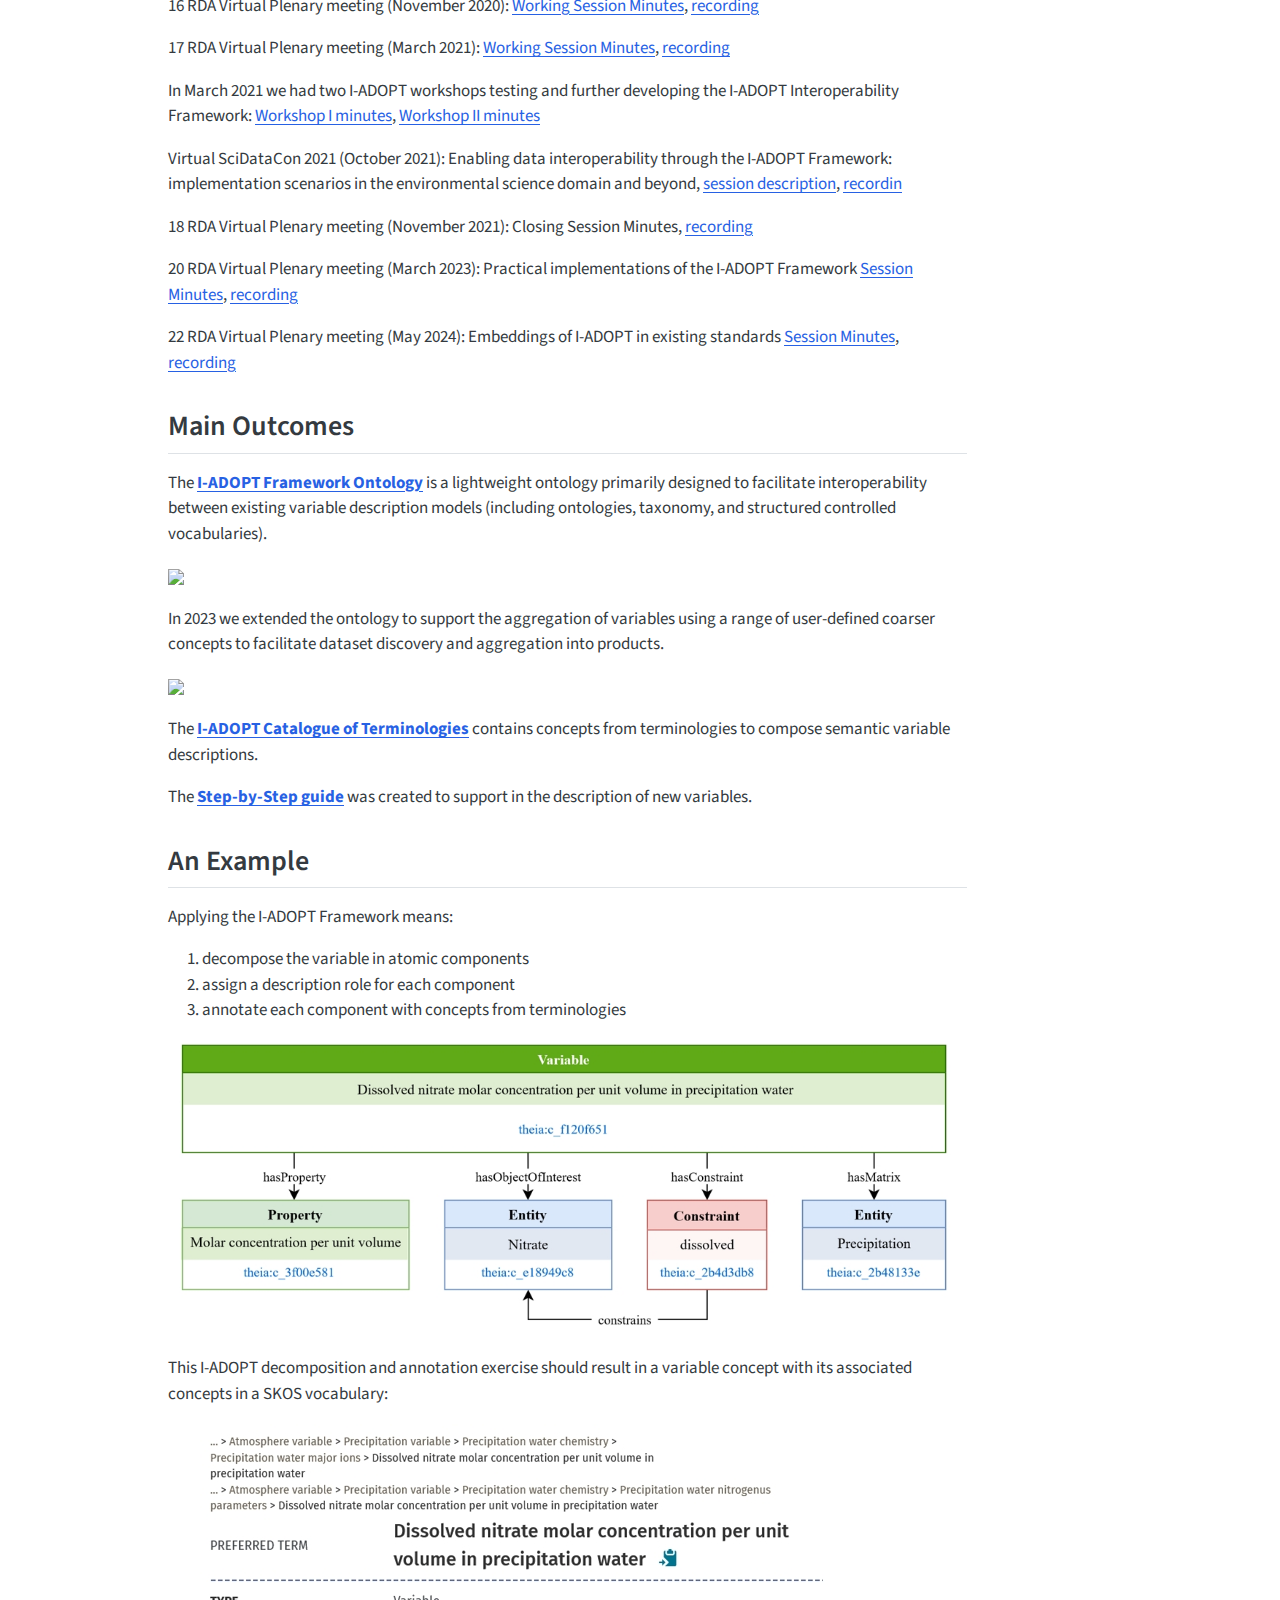
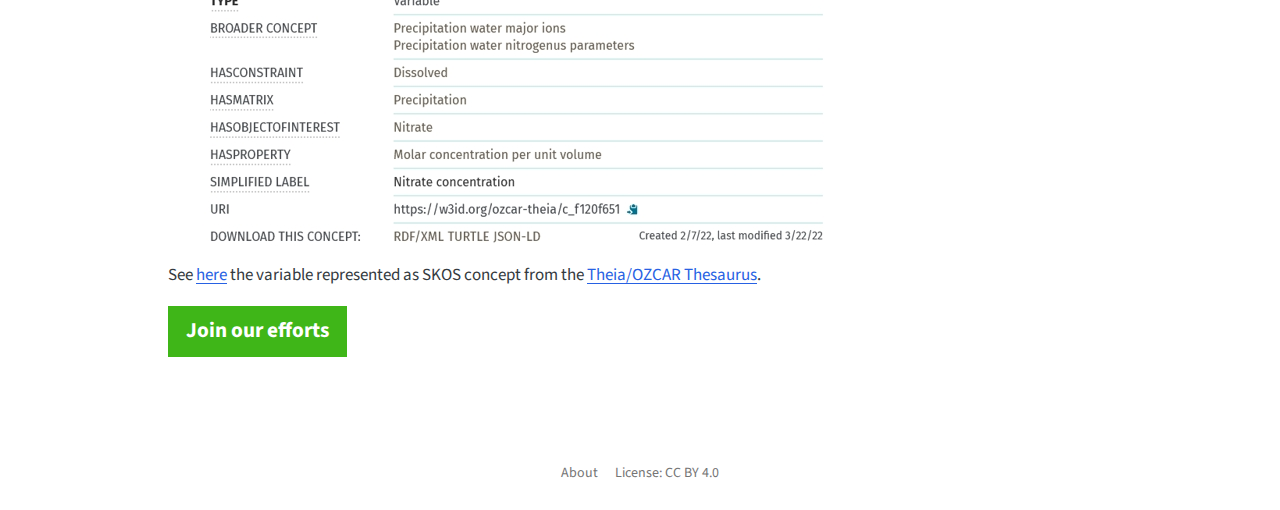
==== commit 58c50332: "Built site for gh-pages" ====
--- a/index.html
+++ b/index.html
@@ -7,7 +7,7 @@
 <meta name="viewport" content="width=device-width, initial-scale=1.0, user-scalable=yes">
 
 
-<title>InteroperAble Descriptions of Obervable Property Terminology WG (I-ADOPT WG) – I-ADOPT</title>
+<title>InteroperAble Descriptions of Observable Property Terminology WG (I-ADOPT WG) – I-ADOPT</title>
 <style>
 code{white-space: pre-wrap;}
 span.smallcaps{font-variant: small-caps;}
@@ -129,7 +129,7 @@
 
 <header id="title-block-header" class="quarto-title-block default">
 <div class="quarto-title">
-<h1 class="title">InteroperAble Descriptions of Obervable Property Terminology WG (I-ADOPT WG)</h1>
+<h1 class="title">InteroperAble Descriptions of Observable Property Terminology WG (I-ADOPT WG)</h1>
 </div>
 
 
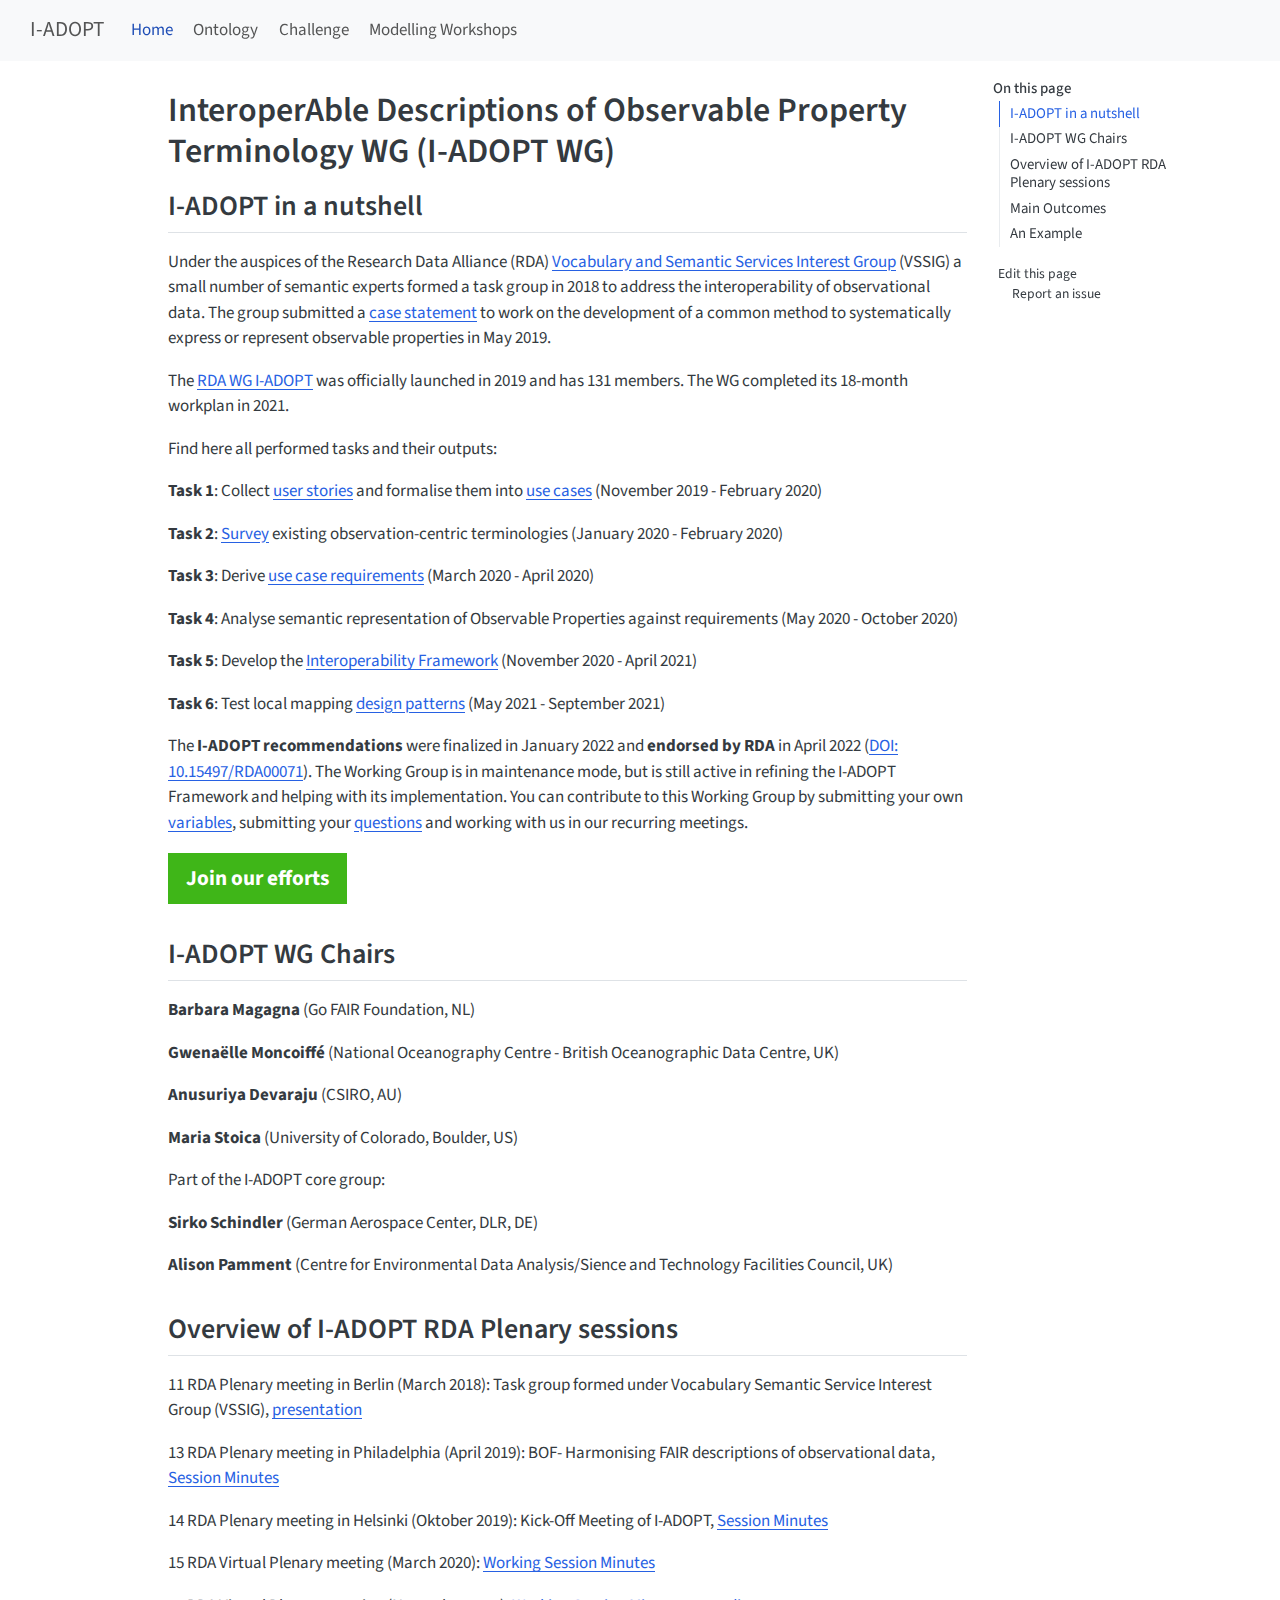
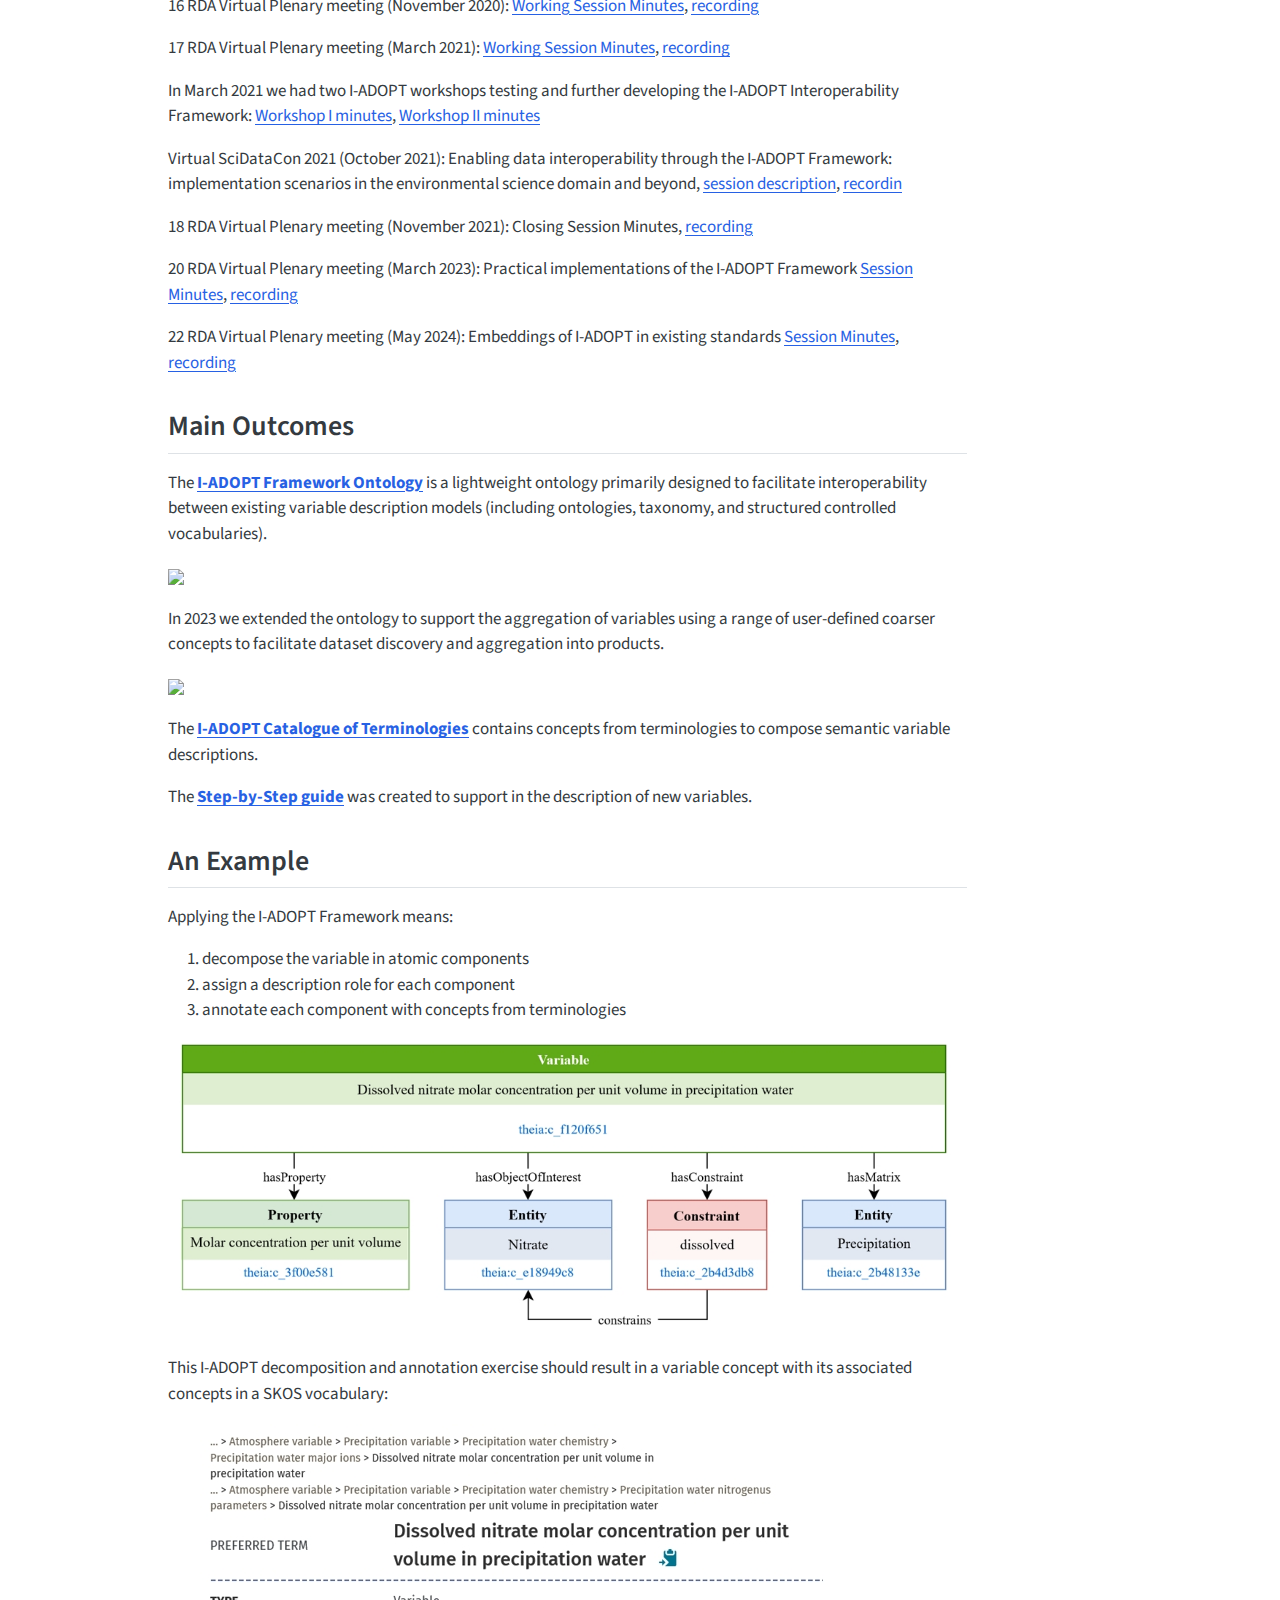
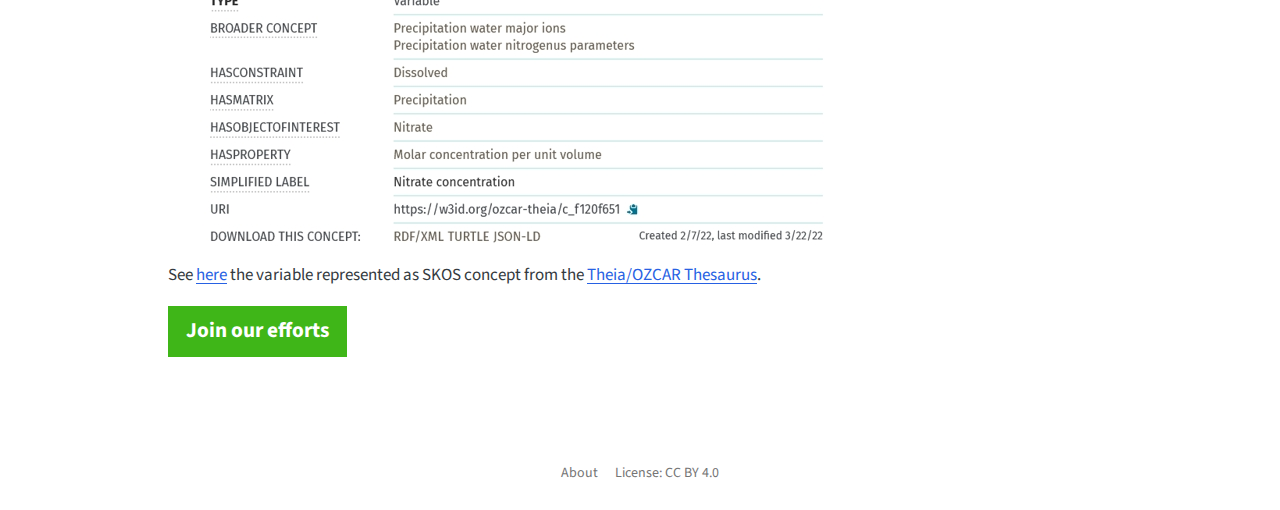
==== commit ceed9132: "Built site for gh-pages" ====
--- a/index.html
+++ b/index.html
@@ -2,7 +2,7 @@
 <html xmlns="http://www.w3.org/1999/xhtml" lang="en" xml:lang="en"><head>
 
 <meta charset="utf-8">
-<meta name="generator" content="quarto-1.5.56">
+<meta name="generator" content="quarto-1.6.40">
 
 <meta name="viewport" content="width=device-width, initial-scale=1.0, user-scalable=yes">
 
@@ -35,10 +35,10 @@
 <script src="site_libs/quarto-html/tippy.umd.min.js"></script>
 <script src="site_libs/quarto-html/anchor.min.js"></script>
 <link href="site_libs/quarto-html/tippy.css" rel="stylesheet">
-<link href="site_libs/quarto-html/quarto-syntax-highlighting.css" rel="stylesheet" id="quarto-text-highlighting-styles">
+<link href="site_libs/quarto-html/quarto-syntax-highlighting-549806ee2085284f45b00abea8c6df48.css" rel="stylesheet" id="quarto-text-highlighting-styles">
 <script src="site_libs/bootstrap/bootstrap.min.js"></script>
 <link href="site_libs/bootstrap/bootstrap-icons.css" rel="stylesheet">
-<link href="site_libs/bootstrap/bootstrap.min.css" rel="stylesheet" id="quarto-bootstrap" data-mode="light">
+<link href="site_libs/bootstrap/bootstrap-5027bf1c1f92ac6615724d89c8213d6a.min.css" rel="stylesheet" append-hash="true" id="quarto-bootstrap" data-mode="light">
 <script id="quarto-search-options" type="application/json">{
   "location": "navbar",
   "copy-button": false,
@@ -99,6 +99,10 @@
   <li class="nav-item">
     <a class="nav-link" href="./challenge.html"> 
 <span class="menu-text">Challenge</span></a>
+  </li>  
+  <li class="nav-item">
+    <a class="nav-link" href="./workshops.html"> 
+<span class="menu-text">Modelling Workshops</span></a>
   </li>  
 </ul>
           </div> <!-- /navcollapse -->
@@ -297,8 +301,6 @@
   });
   clipboard.on('success', onCopySuccess);
   if (window.document.getElementById('quarto-embedded-source-code-modal')) {
-    // For code content inside modals, clipBoardJS needs to be initialized with a container option
-    // TODO: Check when it could be a function (https://github.com/zenorocha/clipboard.js/issues/860)
     const clipboardModal = new window.ClipboardJS('.code-copy-button[data-in-quarto-modal]', {
       text: getTextToCopy,
       container: window.document.getElementById('quarto-embedded-source-code-modal')
@@ -416,7 +418,6 @@
       if (window.Quarto?.typesetMath) {
         window.Quarto.typesetMath(note);
       }
-      // TODO in 1.5, we should make sure this works without a callout special case
       if (note.classList.contains("callout")) {
         return note.outerHTML;
       } else {
--- a/site_libs/quarto-html/quarto-syntax-highlighting-549806ee2085284f45b00abea8c6df48.css
+++ b/site_libs/quarto-html/quarto-syntax-highlighting-549806ee2085284f45b00abea8c6df48.css
@@ -0,0 +1,205 @@
+/* quarto syntax highlight colors */
+:root {
+  --quarto-hl-ot-color: #003B4F;
+  --quarto-hl-at-color: #657422;
+  --quarto-hl-ss-color: #20794D;
+  --quarto-hl-an-color: #5E5E5E;
+  --quarto-hl-fu-color: #4758AB;
+  --quarto-hl-st-color: #20794D;
+  --quarto-hl-cf-color: #003B4F;
+  --quarto-hl-op-color: #5E5E5E;
+  --quarto-hl-er-color: #AD0000;
+  --quarto-hl-bn-color: #AD0000;
+  --quarto-hl-al-color: #AD0000;
+  --quarto-hl-va-color: #111111;
+  --quarto-hl-bu-color: inherit;
+  --quarto-hl-ex-color: inherit;
+  --quarto-hl-pp-color: #AD0000;
+  --quarto-hl-in-color: #5E5E5E;
+  --quarto-hl-vs-color: #20794D;
+  --quarto-hl-wa-color: #5E5E5E;
+  --quarto-hl-do-color: #5E5E5E;
+  --quarto-hl-im-color: #00769E;
+  --quarto-hl-ch-color: #20794D;
+  --quarto-hl-dt-color: #AD0000;
+  --quarto-hl-fl-color: #AD0000;
+  --quarto-hl-co-color: #5E5E5E;
+  --quarto-hl-cv-color: #5E5E5E;
+  --quarto-hl-cn-color: #8f5902;
+  --quarto-hl-sc-color: #5E5E5E;
+  --quarto-hl-dv-color: #AD0000;
+  --quarto-hl-kw-color: #003B4F;
+}
+
+/* other quarto variables */
+:root {
+  --quarto-font-monospace: SFMono-Regular, Menlo, Monaco, Consolas, "Liberation Mono", "Courier New", monospace;
+}
+
+pre > code.sourceCode > span {
+  color: #003B4F;
+}
+
+code span {
+  color: #003B4F;
+}
+
+code.sourceCode > span {
+  color: #003B4F;
+}
+
+div.sourceCode,
+div.sourceCode pre.sourceCode {
+  color: #003B4F;
+}
+
+code span.ot {
+  color: #003B4F;
+  font-style: inherit;
+}
+
+code span.at {
+  color: #657422;
+  font-style: inherit;
+}
+
+code span.ss {
+  color: #20794D;
+  font-style: inherit;
+}
+
+code span.an {
+  color: #5E5E5E;
+  font-style: inherit;
+}
+
+code span.fu {
+  color: #4758AB;
+  font-style: inherit;
+}
+
+code span.st {
+  color: #20794D;
+  font-style: inherit;
+}
+
+code span.cf {
+  color: #003B4F;
+  font-weight: bold;
+  font-style: inherit;
+}
+
+code span.op {
+  color: #5E5E5E;
+  font-style: inherit;
+}
+
+code span.er {
+  color: #AD0000;
+  font-style: inherit;
+}
+
+code span.bn {
+  color: #AD0000;
+  font-style: inherit;
+}
+
+code span.al {
+  color: #AD0000;
+  font-style: inherit;
+}
+
+code span.va {
+  color: #111111;
+  font-style: inherit;
+}
+
+code span.bu {
+  font-style: inherit;
+}
+
+code span.ex {
+  font-style: inherit;
+}
+
+code span.pp {
+  color: #AD0000;
+  font-style: inherit;
+}
+
+code span.in {
+  color: #5E5E5E;
+  font-style: inherit;
+}
+
+code span.vs {
+  color: #20794D;
+  font-style: inherit;
+}
+
+code span.wa {
+  color: #5E5E5E;
+  font-style: italic;
+}
+
+code span.do {
+  color: #5E5E5E;
+  font-style: italic;
+}
+
+code span.im {
+  color: #00769E;
+  font-style: inherit;
+}
+
+code span.ch {
+  color: #20794D;
+  font-style: inherit;
+}
+
+code span.dt {
+  color: #AD0000;
+  font-style: inherit;
+}
+
+code span.fl {
+  color: #AD0000;
+  font-style: inherit;
+}
+
+code span.co {
+  color: #5E5E5E;
+  font-style: inherit;
+}
+
+code span.cv {
+  color: #5E5E5E;
+  font-style: italic;
+}
+
+code span.cn {
+  color: #8f5902;
+  font-style: inherit;
+}
+
+code span.sc {
+  color: #5E5E5E;
+  font-style: inherit;
+}
+
+code span.dv {
+  color: #AD0000;
+  font-style: inherit;
+}
+
+code span.kw {
+  color: #003B4F;
+  font-weight: bold;
+  font-style: inherit;
+}
+
+.prevent-inlining {
+  content: "</";
+}
+
+/*# sourceMappingURL=ae99138f4fbc2fb4c9f5e5cd69c22459.css.map */
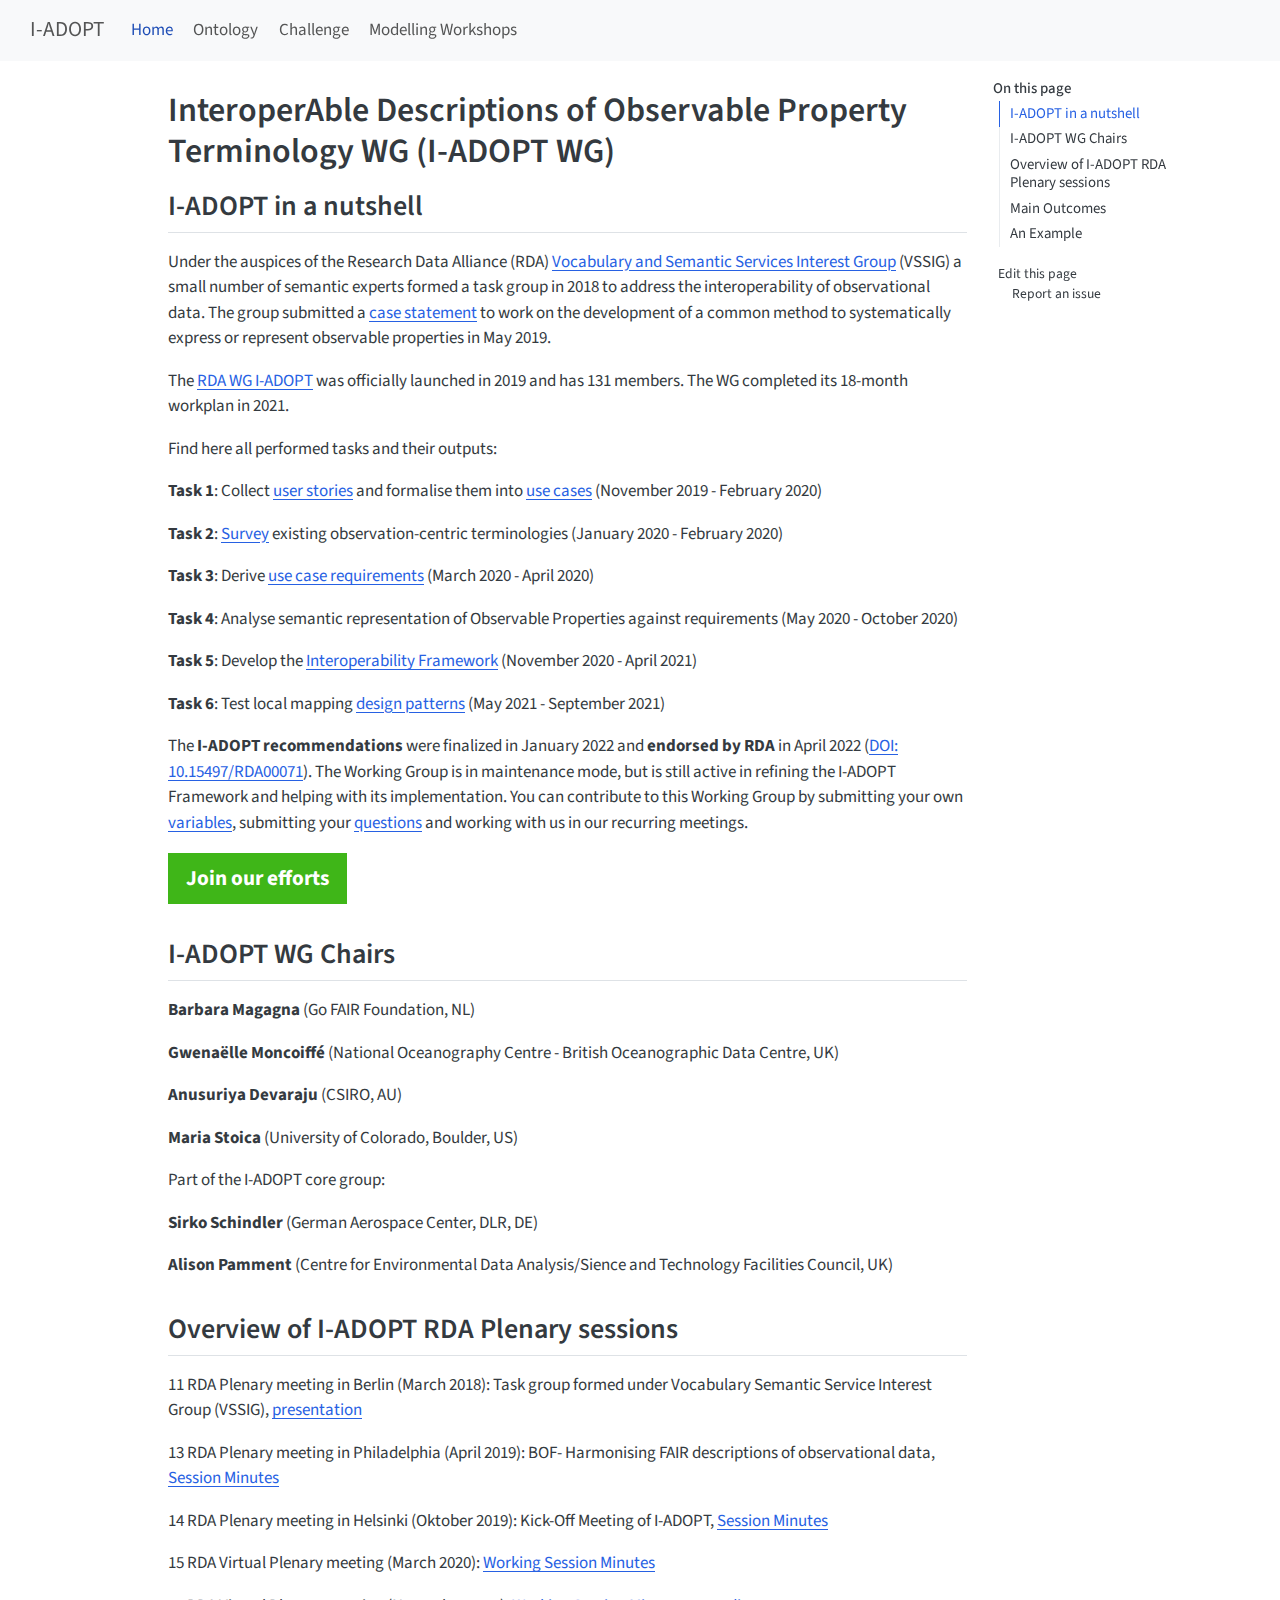
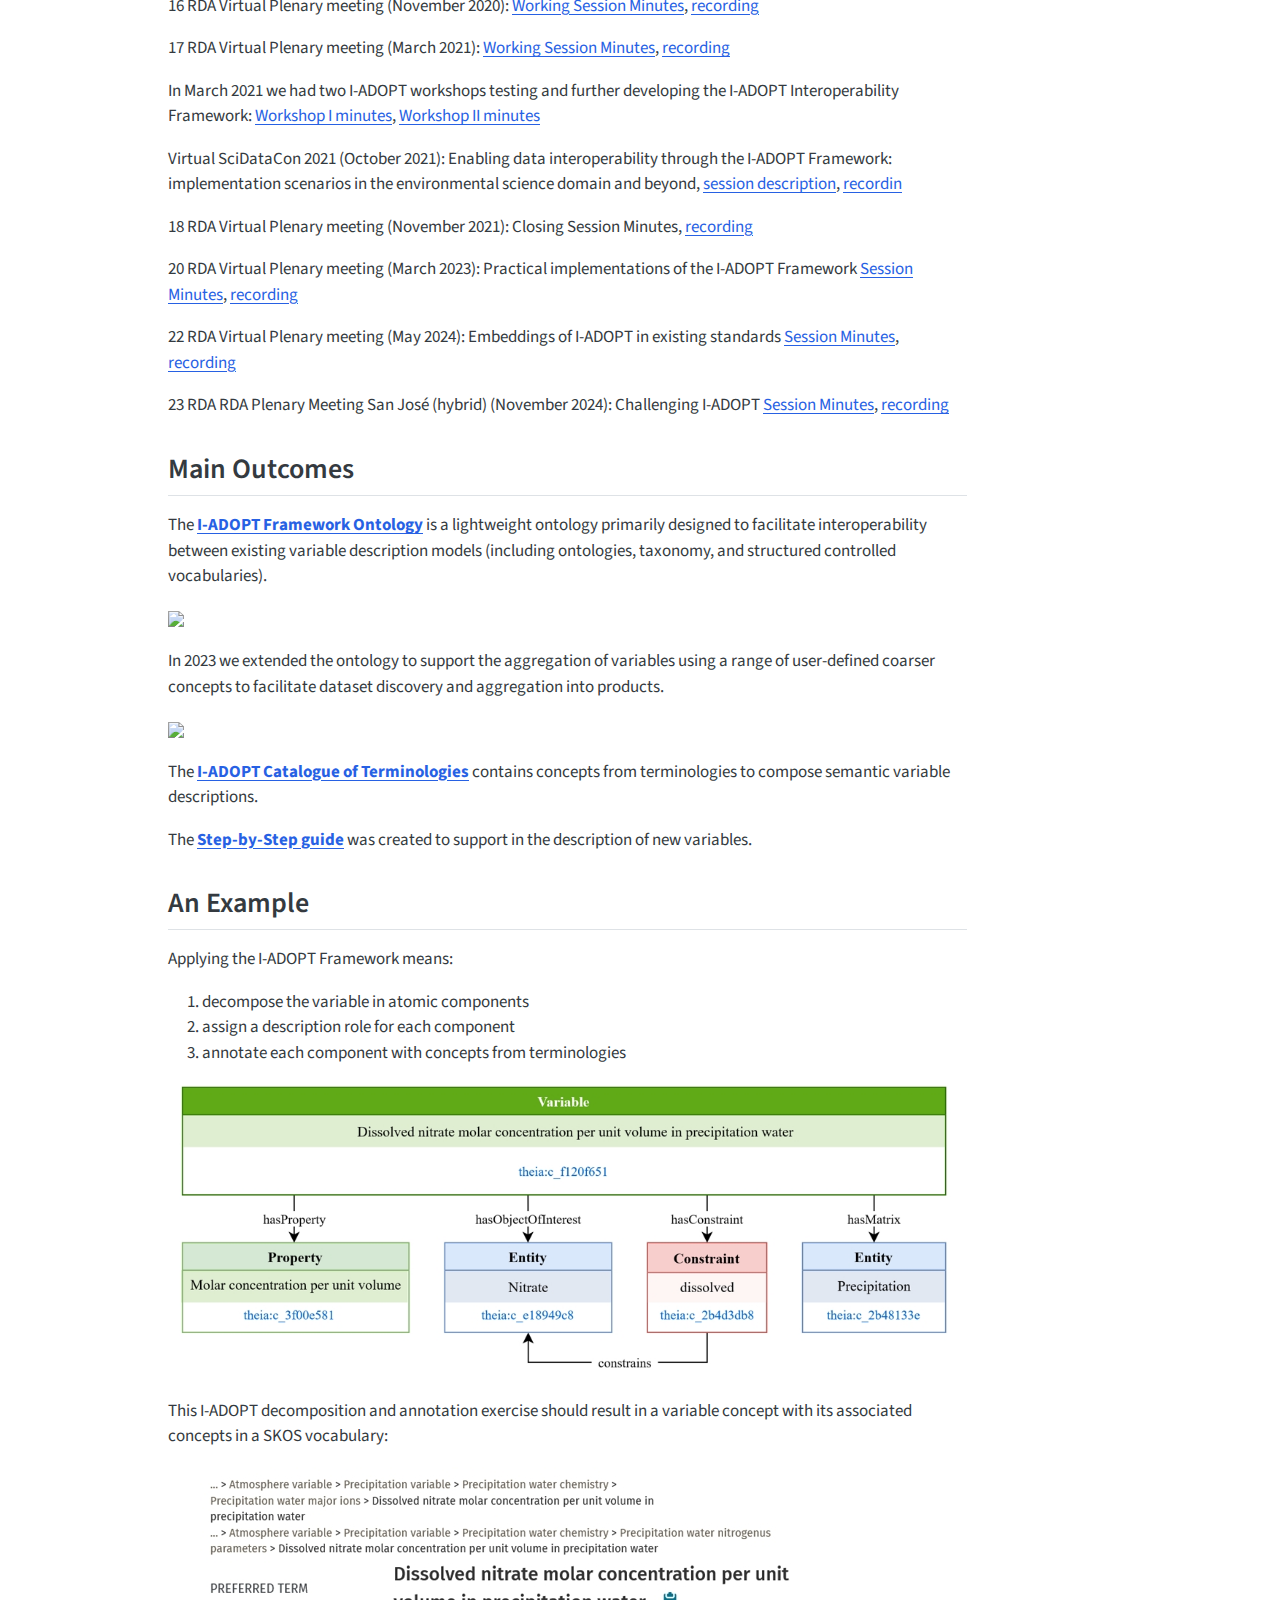
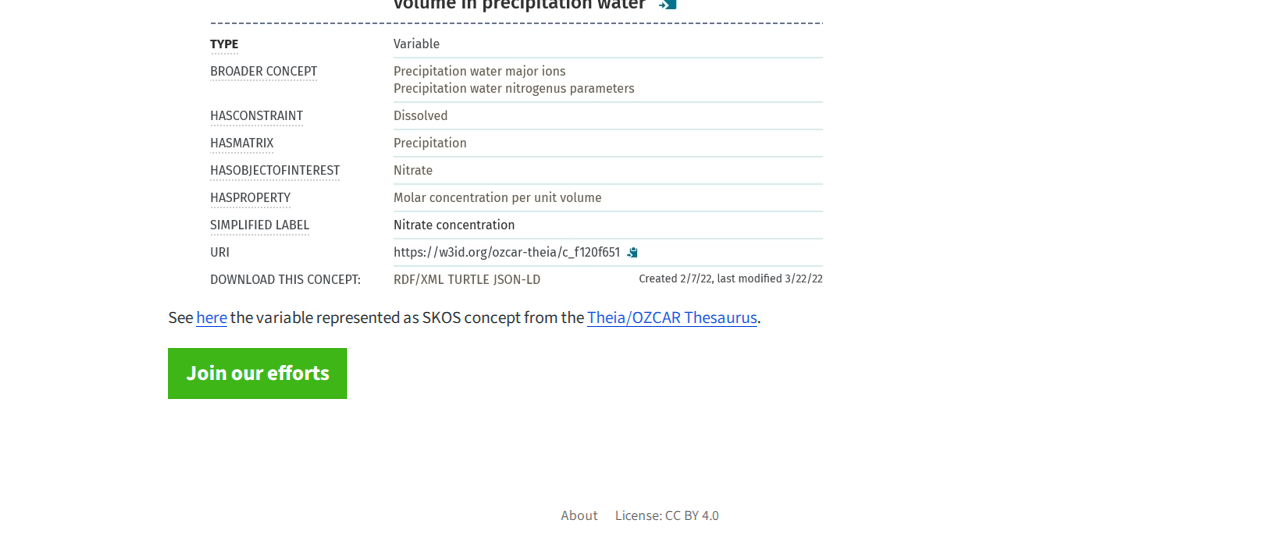
==== commit 0ebc74e5: "Built site for gh-pages" ====
--- a/index.html
+++ b/index.html
@@ -38,7 +38,7 @@
 <link href="site_libs/quarto-html/quarto-syntax-highlighting-549806ee2085284f45b00abea8c6df48.css" rel="stylesheet" id="quarto-text-highlighting-styles">
 <script src="site_libs/bootstrap/bootstrap.min.js"></script>
 <link href="site_libs/bootstrap/bootstrap-icons.css" rel="stylesheet">
-<link href="site_libs/bootstrap/bootstrap-5027bf1c1f92ac6615724d89c8213d6a.min.css" rel="stylesheet" append-hash="true" id="quarto-bootstrap" data-mode="light">
+<link href="site_libs/bootstrap/bootstrap-5c67a7444eebc356e54fdce0a63e8750.min.css" rel="stylesheet" append-hash="true" id="quarto-bootstrap" data-mode="light">
 <script id="quarto-search-options" type="application/json">{
   "location": "navbar",
   "copy-button": false,
@@ -189,6 +189,7 @@
 <p>18 RDA Virtual Plenary meeting (November 2021): Closing Session Minutes, <a href="https://www.youtube.com/watch?v=dypgNO5z7KM&amp;list=PL77Dq-HHs58ZC_0rzk7hZWGR8CMyKvi9c&amp;index=58">recording</a></p>
 <p>20 RDA Virtual Plenary meeting (March 2023): Practical implementations of the I-ADOPT Framework <a href="https://docs.google.com/document/d/1pCBu4mA1vtO-Ig2PTZgynqqnGnN0Sc7DIJvie3UX-rI/edit">Session Minutes</a>, <a href="https://www.youtube.com/watch?v=Xm6j2f4zfNU">recording</a></p>
 <p>22 RDA Virtual Plenary meeting (May 2024): Embeddings of I-ADOPT in existing standards <a href="https://docs.google.com/document/d/10kS6ljTl2S-mjqmJw-e0iaABLwgVFEvlNl8OAP_uJc4/edit">Session Minutes</a>, <a href="https://www.youtube.com/watch?v=937FTD2RU8Y">recording</a></p>
+<p>23 RDA RDA Plenary Meeting San José (hybrid) (November 2024): Challenging I-ADOPT <a href="https://docs.google.com/document/d/1nW2ghxUZc0bOCEcKmoZ8D0hSYnCCYuXP/edit">Session Minutes</a>, <a href="https://www.youtube.com/watch?v=zFi4CjBWfSE">recording</a></p>
 </section>
 <section id="main-outcomes" class="level2">
 <h2 class="anchored" data-anchor-id="main-outcomes">Main Outcomes</h2>
